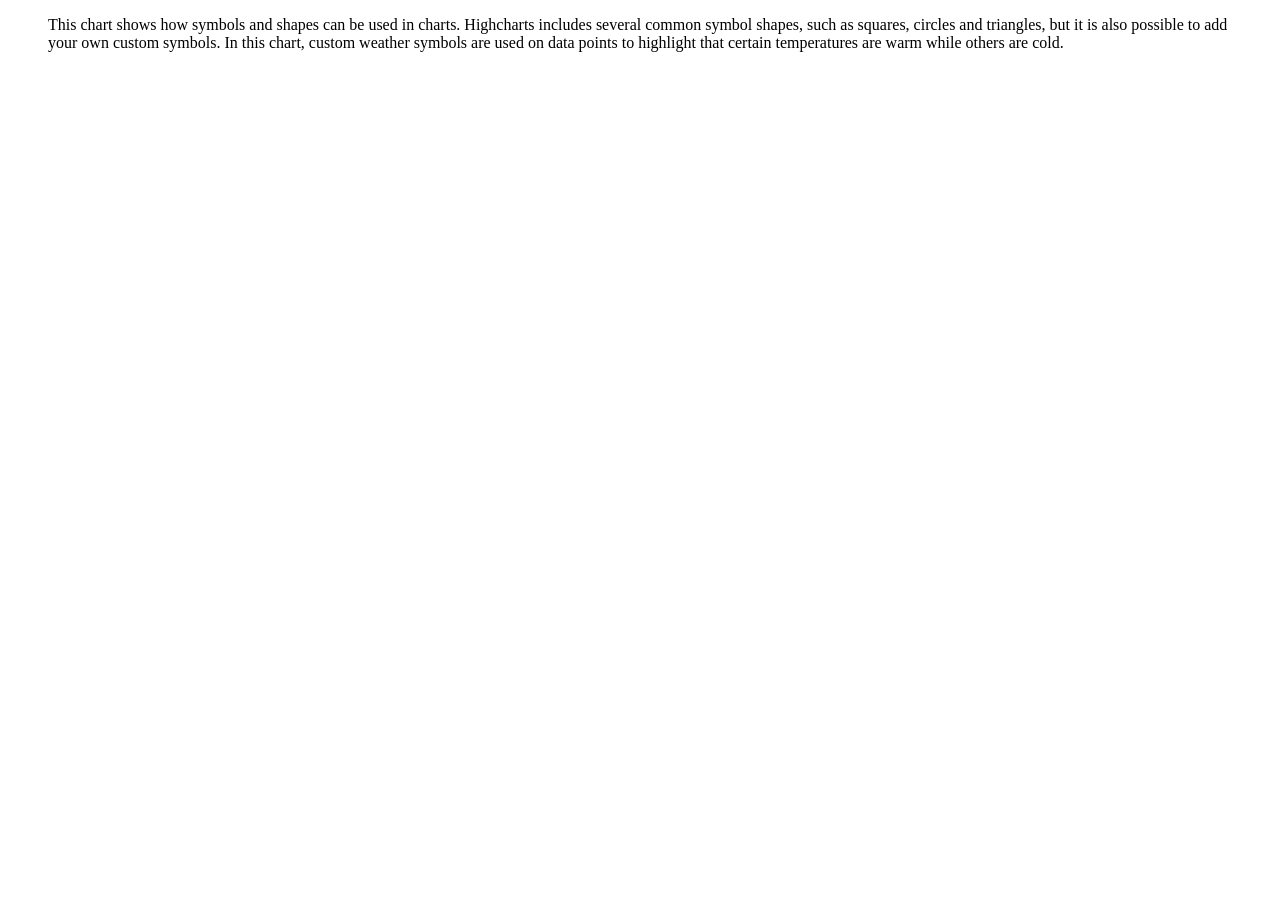
==== index.html @ 098716f5 "Add files via upload" ====
<!DOCTYPE html>
<html lang="en">

  <head>
    <meta charset="UTF-8">
    <title>Monthly Average Temperature</title>
    <link rel="stylesheet" href="./style.css">

  </head>
    
  <body>
  <script src="https://code.highcharts.com/highcharts.js"></script>
<script src="https://code.highcharts.com/modules/series-label.js"></script>
<script src="https://code.highcharts.com/modules/exporting.js"></script>
<script src="https://code.highcharts.com/modules/export-data.js"></script>
<script src="https://code.highcharts.com/modules/accessibility.js"></script>

<figure class="highcharts-figure">
    <div id="container"></div>
    <p class="highcharts-description">
        This chart shows how symbols and shapes can be used in charts.
        Highcharts includes several common symbol shapes, such as squares,
        circles and triangles, but it is also possible to add your own
        custom symbols. In this chart, custom weather symbols are used on
        data points to highlight that certain temperatures are warm while
        others are cold.
    </p>
</figure>
    <script  src="./script.js"></script>

  </body>
  
</html>
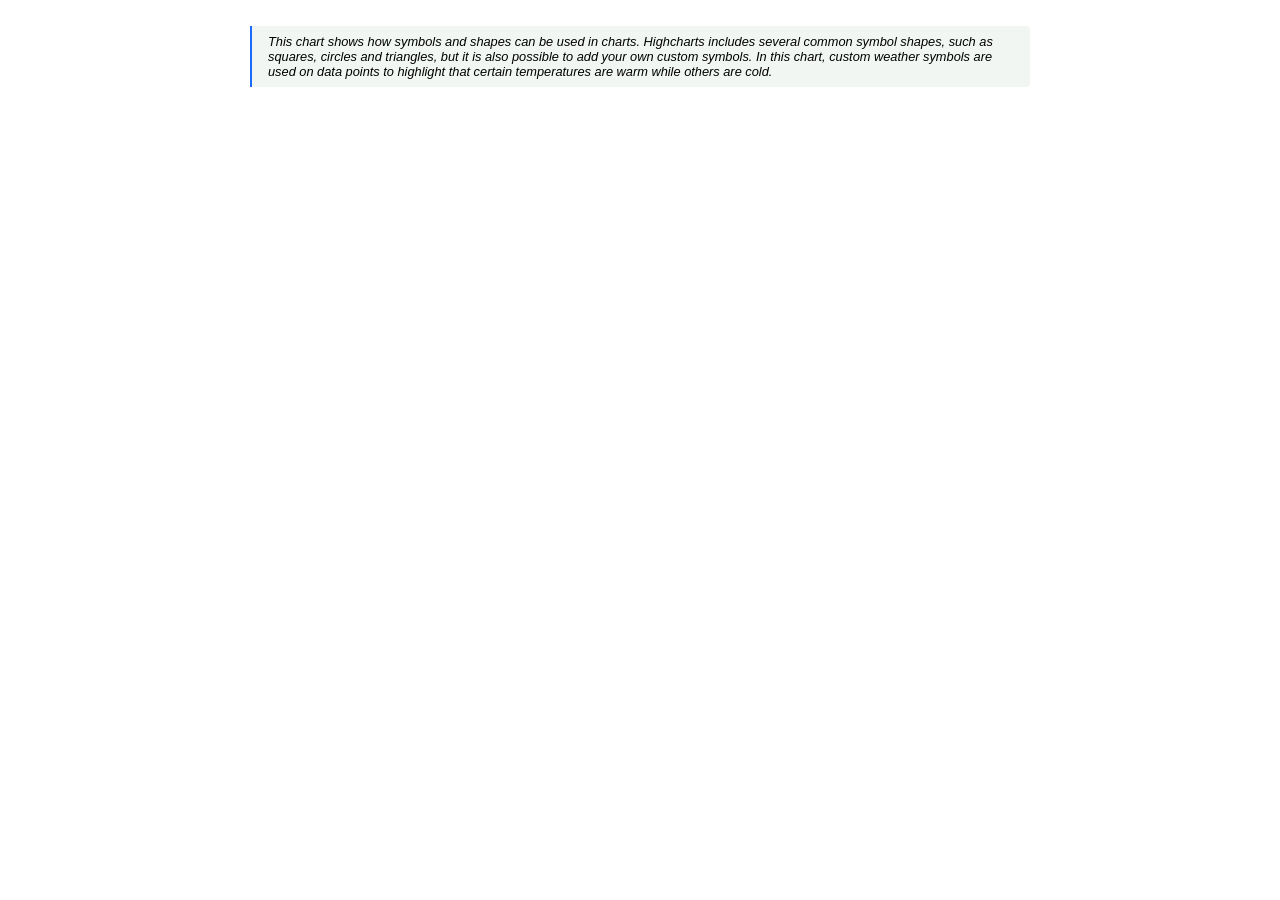
==== commit e19b011c: "Add files via upload" ====
--- a/style.css
+++ b/style.css
@@ -0,0 +1,64 @@
+body {
+    font-family:
+        -apple-system,
+        BlinkMacSystemFont,
+        "Segoe UI",
+        Roboto,
+        Helvetica,
+        Arial,
+        "Apple Color Emoji",
+        "Segoe UI Emoji",
+        "Segoe UI Symbol",
+        sans-serif;
+    background: var(--highcharts-background-color);
+    color: var(--highcharts-neutral-color-100);
+}
+
+.highcharts-figure,
+.highcharts-data-table table {
+    min-width: 310px;
+    max-width: 800px;
+    margin: 1em auto;
+}
+
+.highcharts-data-table table {
+    font-family: Verdana, sans-serif;
+    border-collapse: collapse;
+    border: 1px solid var(--highcharts-neutral-color-10, #e6e6e6);
+    margin: 10px auto;
+    text-align: center;
+    width: 100%;
+    max-width: 500px;
+}
+
+.highcharts-data-table caption {
+    padding: 1em 0;
+    font-size: 1.2em;
+    color: var(--highcharts-neutral-color-60, #666);
+}
+
+.highcharts-data-table th {
+    font-weight: 600;
+    padding: 0.5em;
+}
+
+.highcharts-data-table td,
+.highcharts-data-table th,
+.highcharts-data-table caption {
+    padding: 0.5em;
+}
+
+.highcharts-data-table thead tr,
+.highcharts-data-table tbody tr:nth-child(even) {
+    background: var(--highcharts-neutral-color-3, #f7f7f7);
+}
+
+.highcharts-description {
+    background: light-dark(#f2f6f2, #323232);
+    border-radius: 0 4px 4px 0;
+    border-left: 2px solid light-dark(#1d6aff, #fff);
+    font-size: 0.8rem;
+    font-style: italic;
+    padding: 8px 16px;
+    margin: 2em 10px 1em;
+}
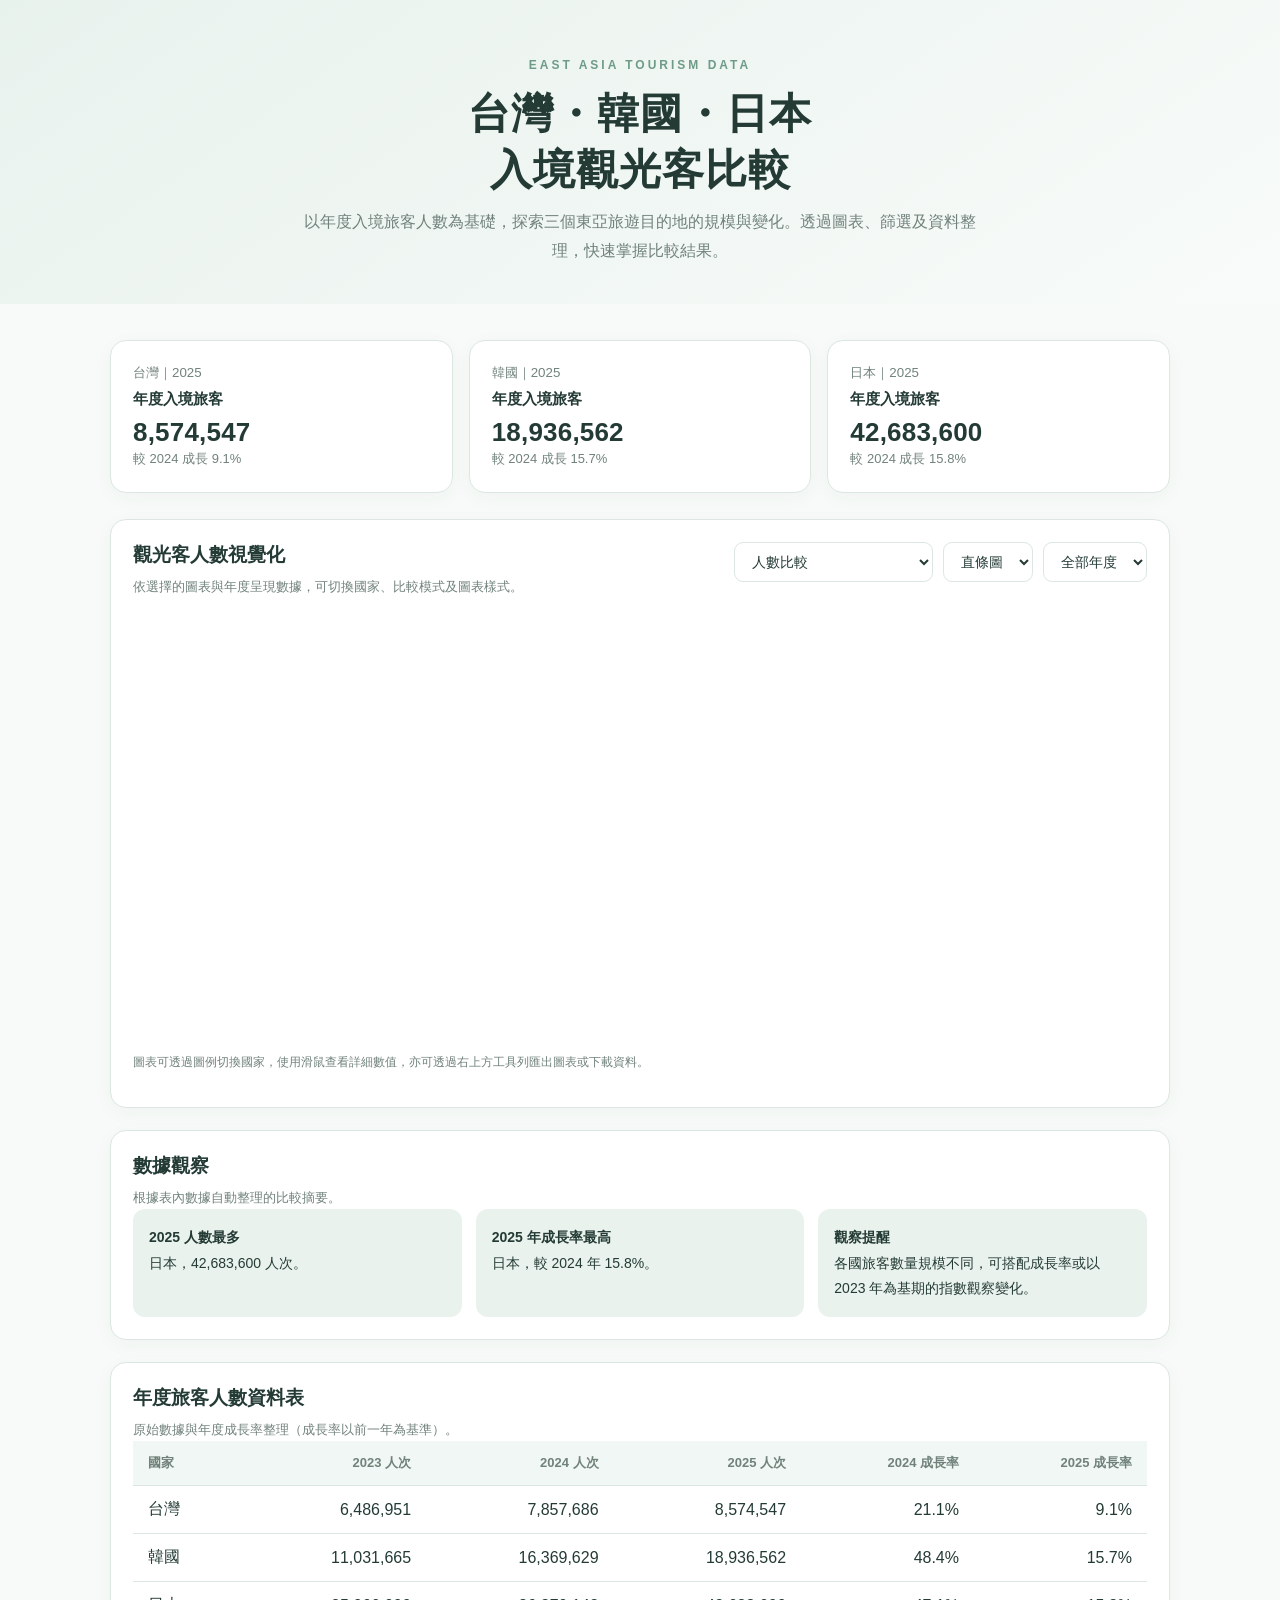
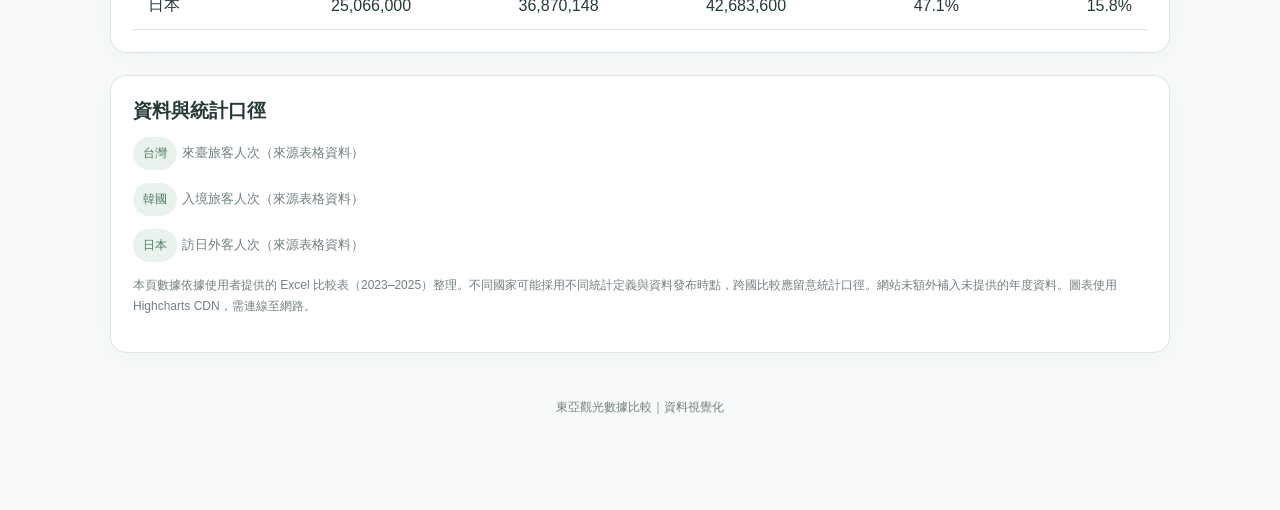
==== commit 362db389: "Add files via upload" ====
--- a/index.html
+++ b/index.html
@@ -1,33 +1,28 @@
 <!DOCTYPE html>
-<html lang="en">
-
-  <head>
-    <meta charset="UTF-8">
-    <title>Monthly Average Temperature</title>
-    <link rel="stylesheet" href="./style.css">
-
-  </head>
-    
-  <body>
-  <script src="https://code.highcharts.com/highcharts.js"></script>
-<script src="https://code.highcharts.com/modules/series-label.js"></script>
+<html lang="zh-Hant">
+<head>
+<meta charset="utf-8"><meta name="viewport" content="width=device-width,initial-scale=1">
+<title>東亞觀光客數比較｜台灣・韓國・日本</title>
+<script src="https://code.highcharts.com/highcharts.js"></script>
 <script src="https://code.highcharts.com/modules/exporting.js"></script>
 <script src="https://code.highcharts.com/modules/export-data.js"></script>
 <script src="https://code.highcharts.com/modules/accessibility.js"></script>
-
-<figure class="highcharts-figure">
-    <div id="container"></div>
-    <p class="highcharts-description">
-        This chart shows how symbols and shapes can be used in charts.
-        Highcharts includes several common symbol shapes, such as squares,
-        circles and triangles, but it is also possible to add your own
-        custom symbols. In this chart, custom weather symbols are used on
-        data points to highlight that certain temperatures are warm while
-        others are cold.
-    </p>
-</figure>
-    <script  src="./script.js"></script>
-
-  </body>
-  
-</html>
+<style>
+:root{--ink:#243b35;--muted:#71827b;--green:#6e9b87;--pale:#eaf2ed;--bg:#f7faf8;--line:#dce7e1;--white:#fff;--accent:#c9dfd3}*{box-sizing:border-box}body{margin:0;background:var(--bg);color:var(--ink);font-family:-apple-system,BlinkMacSystemFont,"Segoe UI",Roboto,"Noto Sans TC",Arial,sans-serif}header{padding:58px 20px 38px;text-align:center;background:linear-gradient(145deg,#e8f2ed,#f8fbf9)}header .eyebrow{font-size:12px;letter-spacing:3px;color:var(--green);font-weight:700}h1{font-size:clamp(27px,4vw,42px);letter-spacing:1px;margin:14px 0 10px;font-weight:650}header p{color:var(--muted);margin:0 auto;max-width:700px;line-height:1.8}.wrap{max-width:1100px;margin:0 auto;padding:24px 20px 70px}.cards{display:grid;grid-template-columns:repeat(3,1fr);gap:16px;margin:12px 0 26px}.card,.panel{background:white;border:1px solid var(--line);border-radius:16px;padding:22px;box-shadow:0 5px 20px rgba(50,90,70,.035)}.card small{color:var(--muted)}.card h2{font-size:15px;margin:8px 0}.num{font-size:26px;font-weight:700;letter-spacing:.2px}.panel{margin-bottom:22px}.panel-head{display:flex;align-items:flex-start;justify-content:space-between;gap:16px;flex-wrap:wrap}.panel h2{font-size:19px;margin:0 0 8px}.sub{font-size:13px;color:var(--muted);line-height:1.7}.controls{display:flex;gap:10px;flex-wrap:wrap;align-items:center}select{border:1px solid var(--line);border-radius:9px;padding:10px 13px;background:#fff;color:var(--ink);font-size:14px;cursor:pointer}#container{height:430px;margin-top:12px}.insights{display:grid;grid-template-columns:repeat(3,1fr);gap:14px}.insight{padding:16px;background:var(--pale);border-radius:12px;line-height:1.8;font-size:14px}.table-wrap{overflow-x:auto}table{width:100%;border-collapse:collapse;min-width:600px}th,td{text-align:right;padding:13px 15px;border-bottom:1px solid var(--line)}th{background:#f1f7f4;color:var(--muted);font-size:13px}th:first-child,td:first-child{text-align:left}tfoot td{font-weight:bold;background:#fafcfb}.note{font-size:12px;color:var(--muted);line-height:1.8}.section-title{margin:32px 0 16px}.section-title h2{font-size:21px;margin:0 0 6px}.tag{display:inline-block;background:var(--pale);color:#4b7964;padding:5px 10px;border-radius:999px;font-size:12px;margin-right:5px}.footer{text-align:center;color:var(--muted);font-size:12px;padding:24px 0}.source-list{line-height:1.9;color:var(--muted);font-size:13px}.source-list a{color:#4e806a}@media(max-width:760px){.cards,.insights{grid-template-columns:1fr}.card{padding:18px}#container{height:370px}header{padding-top:42px}}
+</style></head>
+<body><header><div class="eyebrow">EAST ASIA TOURISM DATA</div><h1>台灣・韓國・日本<br>入境觀光客比較</h1><p>以年度入境旅客人數為基礎，探索三個東亞旅遊目的地的規模與變化。透過圖表、篩選及資料整理，快速掌握比較結果。</p></header>
+<main class="wrap"><div class="cards" id="summaryCards"></div>
+<section class="panel"><div class="panel-head"><div><h2>觀光客人數視覺化</h2><div class="sub">依選擇的圖表與年度呈現數據，可切換國家、比較模式及圖表樣式。</div></div><div class="controls"><select id="chartMode" aria-label="比較模式"><option value="absolute">人數比較</option><option value="indexed">以 2023 為基期（指數）</option><option value="growth">年度成長率</option></select><select id="chartType" aria-label="圖表類型"><option value="column">直條圖</option><option value="bar">橫條圖</option><option value="line">折線圖</option></select><select id="yearPick" aria-label="選擇年度"><option value="all">全部年度</option><option value="2023">2023</option><option value="2024">2024</option><option value="2025">2025</option></select></div></div><div id="container"></div><p class="note">圖表可透過圖例切換國家，使用滑鼠查看詳細數值，亦可透過右上方工具列匯出圖表或下載資料。</p></section>
+<section class="panel"><div class="panel-head"><div><h2>數據觀察</h2><div class="sub">根據表內數據自動整理的比較摘要。</div></div></div><div class="insights" id="insights"></div></section>
+<section class="panel"><div class="panel-head"><div><h2>年度旅客人數資料表</h2><div class="sub">原始數據與年度成長率整理（成長率以前一年為基準）。</div></div></div><div class="table-wrap"><table id="dataTable"></table></div></section>
+<section class="panel"><h2>資料與統計口徑</h2><div class="source-list"><p><span class="tag">台灣</span>來臺旅客人次（來源表格資料）</p><p><span class="tag">韓國</span>入境旅客人次（來源表格資料）</p><p><span class="tag">日本</span>訪日外客人次（來源表格資料）</p><p class="note">本頁數據依據使用者提供的 Excel 比較表（2023–2025）整理。不同國家可能採用不同統計定義與資料發布時點，跨國比較應留意統計口徑。網站未額外補入未提供的年度資料。圖表使用 Highcharts CDN，需連線至網路。</p></div></section><div class="footer">東亞觀光數據比較｜資料視覺化</div></main>
+<script>
+const data={"台灣":[6486951,7857686,8574547],"韓國":[11031665,16369629,18936562],"日本":[25066000,36870148,42683600]},years=[2023,2024,2025],colors={"台灣":"#77a990","韓國":"#d5a47c","日本":"#8da7c4"};
+const fmt=n=>Math.round(n).toLocaleString('zh-TW');const pct=n=>(n*100).toFixed(1)+'%';
+function growth(country,i){return i===0?null:data[country][i]/data[country][i-1]-1}
+function cardBuild(){let y=2;document.getElementById('summaryCards').innerHTML=Object.keys(data).map(c=>`<div class="card"><small>${c}｜2025</small><h2>年度入境旅客</h2><div class="num">${fmt(data[c][y])}</div><div class="sub">${growth(c,y)>=0?'較 2024 成長':'較 2024 減少'} ${pct(Math.abs(growth(c,y)))}</div></div>`).join('')}
+function buildInsights(){let highest=Object.keys(data).sort((a,b)=>data[b][2]-data[a][2])[0];let g=Object.fromEntries(Object.keys(data).map(c=>[c,growth(c,2)]));let fast=Object.keys(g).sort((a,b)=>g[b]-g[a])[0];document.getElementById('insights').innerHTML=`<div class="insight"><b>2025 人數最多</b><br>${highest}，${fmt(data[highest][2])} 人次。</div><div class="insight"><b>2025 年成長率最高</b><br>${fast}，較 2024 年 ${pct(g[fast])}。</div><div class="insight"><b>觀察提醒</b><br>各國旅客數量規模不同，可搭配成長率或以 2023 年為基期的指數觀察變化。</div>`}
+function buildTable(){let html='<thead><tr><th>國家</th>'+years.map(y=>`<th>${y} 人次</th>`).join('')+'<th>2024 成長率</th><th>2025 成長率</th></tr></thead><tbody>';for(let c in data){html+=`<tr><td>${c}</td>${data[c].map(v=>`<td>${fmt(v)}</td>`).join('')}<td>${pct(growth(c,1))}</td><td>${pct(growth(c,2))}</td></tr>`}html+='</tbody>';document.getElementById('dataTable').innerHTML=html}
+function chart(){let mode=document.getElementById('chartMode').value,type=document.getElementById('chartType').value,yr=document.getElementById('yearPick').value;let cats=yr==='all'?years.map(String):[yr],idx=yr==='all'?[0,1,2]:[years.indexOf(Number(yr))];let series=Object.keys(data).map(c=>({name:c,color:colors[c],data:idx.map(i=>{if(mode==='absolute')return data[c][i];if(mode==='indexed')return data[c][i]/data[c][0]*100;if(i===0)return null;return (data[c][i]/data[c][i-1]-1)*100})}));let title=mode==='absolute'?'入境旅客人數':mode==='indexed'?'旅客人數指數（2023 = 100）':'年度成長率（%）';Highcharts.chart('container',{chart:{type:type==='bar'?'bar':type,backgroundColor:'transparent',style:{fontFamily:'-apple-system,BlinkMacSystemFont,Segoe UI,Roboto,Noto Sans TC,sans-serif'}},title:{text:title,style:{color:'#243b35',fontWeight:'600'}},subtitle:{text:yr==='all'?'年度比較':'年度：'+yr},xAxis:{categories:cats,labels:{style:{color:'#71827b'}}},yAxis:{title:{text:mode==='absolute'?'旅客人次':mode==='indexed'?'指數':'成長率（%）'},labels:{formatter:function(){return mode==='absolute'?this.value.toLocaleString():this.value+'%'}}},tooltip:{shared:true,formatter:function(){let s='<b>'+this.x+'</b>';this.points.forEach(p=>{let v=p.y;s+='<br><span style="color:'+p.color+'">●</span> '+p.series.name+': <b>'+ (mode==='absolute'?fmt(v):v.toFixed(1)+(mode==='indexed'?'':'%'))+'</b>'});return s}},plotOptions:{series:{marker:{enabled:type==='line'},dataLabels:{enabled:mode==='absolute'&&yr!=='all',formatter:function(){return fmt(this.y)},style:{fontWeight:'normal',textOutline:'none'}}}},legend:{itemStyle:{color:'#243b35'}},series:series,credits:{enabled:false},exporting:{enabled:true}})}
+cardBuild();buildInsights();buildTable();chart();['chartMode','chartType','yearPick'].forEach(id=>document.getElementById(id).addEventListener('change',chart));
+</script></body></html>
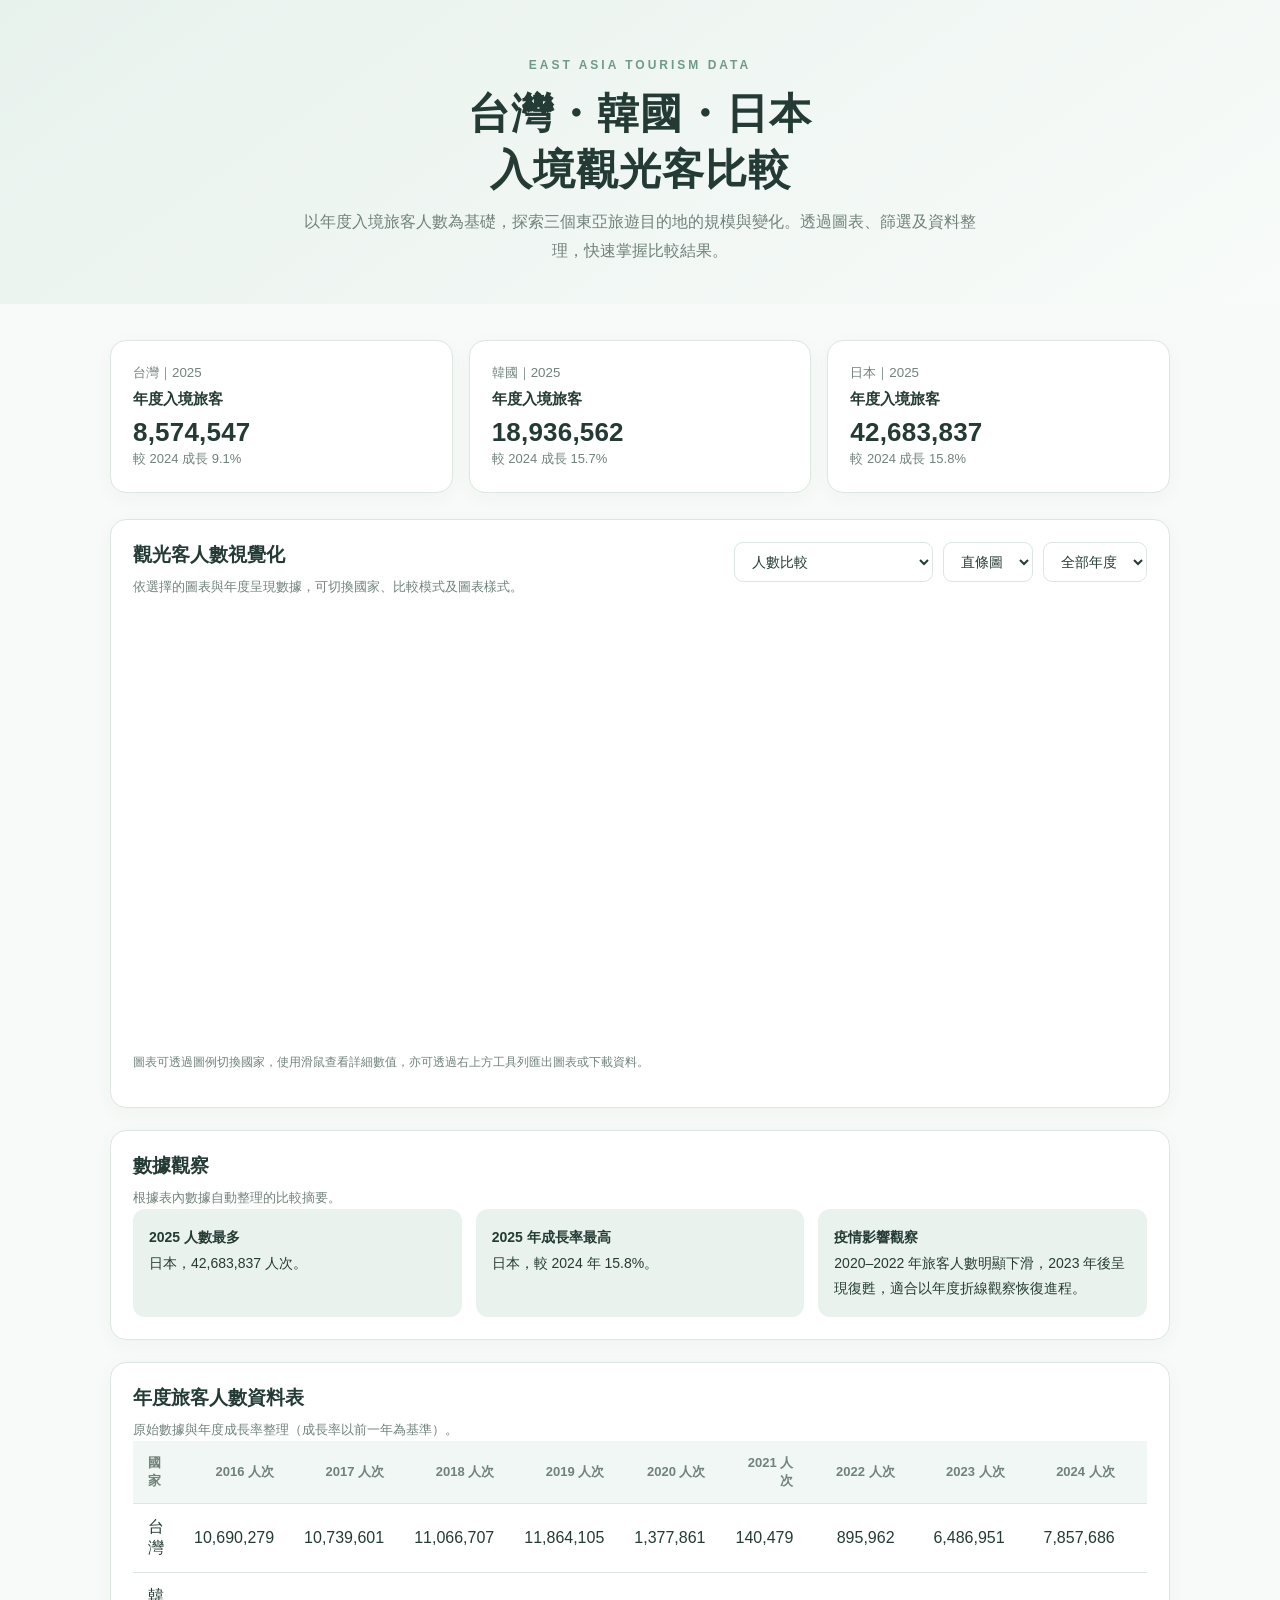
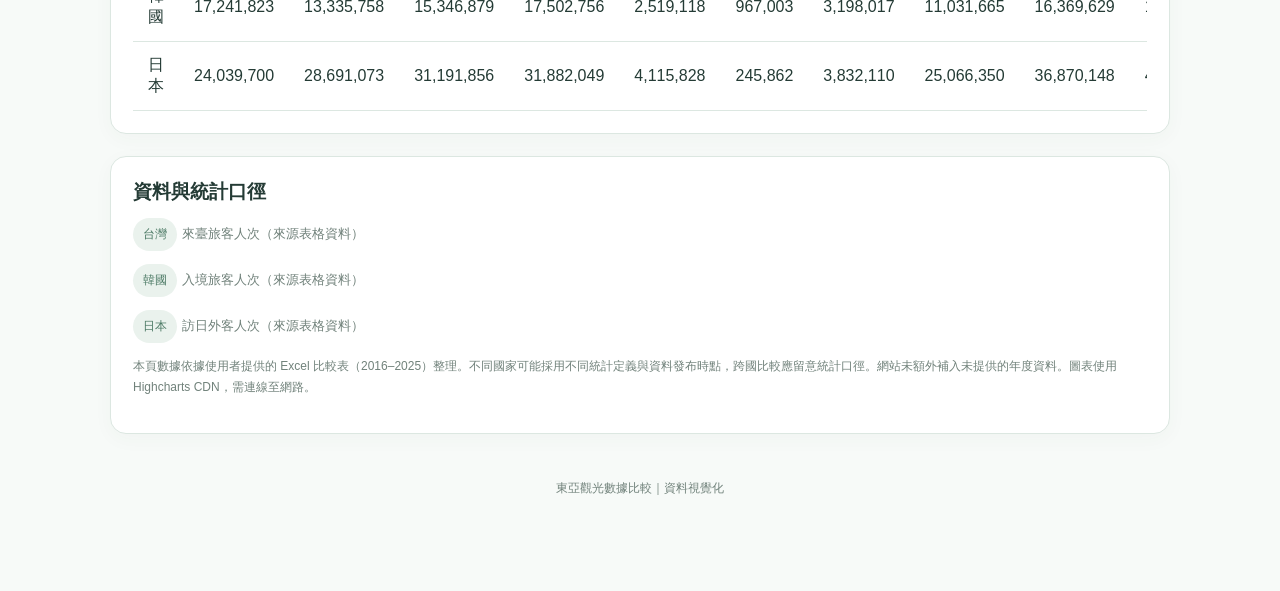
==== commit 43a17a06: "Add files via upload" ====
--- a/index.html
+++ b/index.html
@@ -12,17 +12,17 @@
 </style></head>
 <body><header><div class="eyebrow">EAST ASIA TOURISM DATA</div><h1>台灣・韓國・日本<br>入境觀光客比較</h1><p>以年度入境旅客人數為基礎，探索三個東亞旅遊目的地的規模與變化。透過圖表、篩選及資料整理，快速掌握比較結果。</p></header>
 <main class="wrap"><div class="cards" id="summaryCards"></div>
-<section class="panel"><div class="panel-head"><div><h2>觀光客人數視覺化</h2><div class="sub">依選擇的圖表與年度呈現數據，可切換國家、比較模式及圖表樣式。</div></div><div class="controls"><select id="chartMode" aria-label="比較模式"><option value="absolute">人數比較</option><option value="indexed">以 2023 為基期（指數）</option><option value="growth">年度成長率</option></select><select id="chartType" aria-label="圖表類型"><option value="column">直條圖</option><option value="bar">橫條圖</option><option value="line">折線圖</option></select><select id="yearPick" aria-label="選擇年度"><option value="all">全部年度</option><option value="2023">2023</option><option value="2024">2024</option><option value="2025">2025</option></select></div></div><div id="container"></div><p class="note">圖表可透過圖例切換國家，使用滑鼠查看詳細數值，亦可透過右上方工具列匯出圖表或下載資料。</p></section>
+<section class="panel"><div class="panel-head"><div><h2>觀光客人數視覺化</h2><div class="sub">依選擇的圖表與年度呈現數據，可切換國家、比較模式及圖表樣式。</div></div><div class="controls"><select id="chartMode" aria-label="比較模式"><option value="absolute">人數比較</option><option value="indexed">以 2016 為基期（指數）</option><option value="growth">年度成長率</option></select><select id="chartType" aria-label="圖表類型"><option value="column">直條圖</option><option value="bar">橫條圖</option><option value="line">折線圖</option></select><select id="yearPick" aria-label="選擇年度"><option value="all">全部年度</option><option value="2016">2016</option><option value="2017">2017</option><option value="2018">2018</option><option value="2019">2019</option><option value="2020">2020</option><option value="2021">2021</option><option value="2022">2022</option><option value="2023">2023</option><option value="2024">2024</option><option value="2025">2025</option></select></div></div><div id="container"></div><p class="note">圖表可透過圖例切換國家，使用滑鼠查看詳細數值，亦可透過右上方工具列匯出圖表或下載資料。</p></section>
 <section class="panel"><div class="panel-head"><div><h2>數據觀察</h2><div class="sub">根據表內數據自動整理的比較摘要。</div></div></div><div class="insights" id="insights"></div></section>
 <section class="panel"><div class="panel-head"><div><h2>年度旅客人數資料表</h2><div class="sub">原始數據與年度成長率整理（成長率以前一年為基準）。</div></div></div><div class="table-wrap"><table id="dataTable"></table></div></section>
-<section class="panel"><h2>資料與統計口徑</h2><div class="source-list"><p><span class="tag">台灣</span>來臺旅客人次（來源表格資料）</p><p><span class="tag">韓國</span>入境旅客人次（來源表格資料）</p><p><span class="tag">日本</span>訪日外客人次（來源表格資料）</p><p class="note">本頁數據依據使用者提供的 Excel 比較表（2023–2025）整理。不同國家可能採用不同統計定義與資料發布時點，跨國比較應留意統計口徑。網站未額外補入未提供的年度資料。圖表使用 Highcharts CDN，需連線至網路。</p></div></section><div class="footer">東亞觀光數據比較｜資料視覺化</div></main>
+<section class="panel"><h2>資料與統計口徑</h2><div class="source-list"><p><span class="tag">台灣</span>來臺旅客人次（來源表格資料）</p><p><span class="tag">韓國</span>入境旅客人次（來源表格資料）</p><p><span class="tag">日本</span>訪日外客人次（來源表格資料）</p><p class="note">本頁數據依據使用者提供的 Excel 比較表（2016–2025）整理。不同國家可能採用不同統計定義與資料發布時點，跨國比較應留意統計口徑。網站未額外補入未提供的年度資料。圖表使用 Highcharts CDN，需連線至網路。</p></div></section><div class="footer">東亞觀光數據比較｜資料視覺化</div></main>
 <script>
-const data={"台灣":[6486951,7857686,8574547],"韓國":[11031665,16369629,18936562],"日本":[25066000,36870148,42683600]},years=[2023,2024,2025],colors={"台灣":"#77a990","韓國":"#d5a47c","日本":"#8da7c4"};
+const data={"台灣":[10690279,10739601,11066707,11864105,1377861,140479,895962,6486951,7857686,8574547],"韓國":[17241823,13335758,15346879,17502756,2519118,967003,3198017,11031665,16369629,18936562],"日本":[24039700,28691073,31191856,31882049,4115828,245862,3832110,25066350,36870148,42683837]},years=[2016,2017,2018,2019,2020,2021,2022,2023,2024,2025],colors={"台灣":"#77a990","韓國":"#d5a47c","日本":"#8da7c4"};
 const fmt=n=>Math.round(n).toLocaleString('zh-TW');const pct=n=>(n*100).toFixed(1)+'%';
 function growth(country,i){return i===0?null:data[country][i]/data[country][i-1]-1}
-function cardBuild(){let y=2;document.getElementById('summaryCards').innerHTML=Object.keys(data).map(c=>`<div class="card"><small>${c}｜2025</small><h2>年度入境旅客</h2><div class="num">${fmt(data[c][y])}</div><div class="sub">${growth(c,y)>=0?'較 2024 成長':'較 2024 減少'} ${pct(Math.abs(growth(c,y)))}</div></div>`).join('')}
-function buildInsights(){let highest=Object.keys(data).sort((a,b)=>data[b][2]-data[a][2])[0];let g=Object.fromEntries(Object.keys(data).map(c=>[c,growth(c,2)]));let fast=Object.keys(g).sort((a,b)=>g[b]-g[a])[0];document.getElementById('insights').innerHTML=`<div class="insight"><b>2025 人數最多</b><br>${highest}，${fmt(data[highest][2])} 人次。</div><div class="insight"><b>2025 年成長率最高</b><br>${fast}，較 2024 年 ${pct(g[fast])}。</div><div class="insight"><b>觀察提醒</b><br>各國旅客數量規模不同，可搭配成長率或以 2023 年為基期的指數觀察變化。</div>`}
-function buildTable(){let html='<thead><tr><th>國家</th>'+years.map(y=>`<th>${y} 人次</th>`).join('')+'<th>2024 成長率</th><th>2025 成長率</th></tr></thead><tbody>';for(let c in data){html+=`<tr><td>${c}</td>${data[c].map(v=>`<td>${fmt(v)}</td>`).join('')}<td>${pct(growth(c,1))}</td><td>${pct(growth(c,2))}</td></tr>`}html+='</tbody>';document.getElementById('dataTable').innerHTML=html}
-function chart(){let mode=document.getElementById('chartMode').value,type=document.getElementById('chartType').value,yr=document.getElementById('yearPick').value;let cats=yr==='all'?years.map(String):[yr],idx=yr==='all'?[0,1,2]:[years.indexOf(Number(yr))];let series=Object.keys(data).map(c=>({name:c,color:colors[c],data:idx.map(i=>{if(mode==='absolute')return data[c][i];if(mode==='indexed')return data[c][i]/data[c][0]*100;if(i===0)return null;return (data[c][i]/data[c][i-1]-1)*100})}));let title=mode==='absolute'?'入境旅客人數':mode==='indexed'?'旅客人數指數（2023 = 100）':'年度成長率（%）';Highcharts.chart('container',{chart:{type:type==='bar'?'bar':type,backgroundColor:'transparent',style:{fontFamily:'-apple-system,BlinkMacSystemFont,Segoe UI,Roboto,Noto Sans TC,sans-serif'}},title:{text:title,style:{color:'#243b35',fontWeight:'600'}},subtitle:{text:yr==='all'?'年度比較':'年度：'+yr},xAxis:{categories:cats,labels:{style:{color:'#71827b'}}},yAxis:{title:{text:mode==='absolute'?'旅客人次':mode==='indexed'?'指數':'成長率（%）'},labels:{formatter:function(){return mode==='absolute'?this.value.toLocaleString():this.value+'%'}}},tooltip:{shared:true,formatter:function(){let s='<b>'+this.x+'</b>';this.points.forEach(p=>{let v=p.y;s+='<br><span style="color:'+p.color+'">●</span> '+p.series.name+': <b>'+ (mode==='absolute'?fmt(v):v.toFixed(1)+(mode==='indexed'?'':'%'))+'</b>'});return s}},plotOptions:{series:{marker:{enabled:type==='line'},dataLabels:{enabled:mode==='absolute'&&yr!=='all',formatter:function(){return fmt(this.y)},style:{fontWeight:'normal',textOutline:'none'}}}},legend:{itemStyle:{color:'#243b35'}},series:series,credits:{enabled:false},exporting:{enabled:true}})}
+function cardBuild(){let y=years.length-1;document.getElementById('summaryCards').innerHTML=Object.keys(data).map(c=>`<div class="card"><small>${c}｜2025</small><h2>年度入境旅客</h2><div class="num">${fmt(data[c][y])}</div><div class="sub">較 2024 ${growth(c,y)>=0?'成長':'減少'} ${pct(Math.abs(growth(c,y)))}</div></div>`).join('')}
+function buildInsights(){let highest=Object.keys(data).sort((a,b)=>data[b][9]-data[a][9])[0];let g=Object.fromEntries(Object.keys(data).map(c=>[c,growth(c,9)]));let fast=Object.keys(g).sort((a,b)=>g[b]-g[a])[0];let low=years.indexOf(2021);document.getElementById('insights').innerHTML=`<div class="insight"><b>2025 人數最多</b><br>${highest}，${fmt(data[highest][9])} 人次。</div><div class="insight"><b>2025 年成長率最高</b><br>${fast}，較 2024 年 ${pct(g[fast])}。</div><div class="insight"><b>疫情影響觀察</b><br>2020–2022 年旅客人數明顯下滑，2023 年後呈現復甦，適合以年度折線觀察恢復進程。</div>`}
+function buildTable(){let html='<thead><tr><th>國家</th>'+years.map(y=>`<th>${y} 人次</th>`).join('')+'</tr></thead><tbody>';for(let c in data){html+=`<tr><td>${c}</td>${data[c].map(v=>`<td>${fmt(v)}</td>`).join('')}</tr>`}html+='</tbody>';document.getElementById('dataTable').innerHTML=html}
+function chart(){let mode=document.getElementById('chartMode').value,type=document.getElementById('chartType').value,yr=document.getElementById('yearPick').value;let cats=yr==='all'?years.map(String):[yr],idx=yr==='all'?years.map((_,i)=>i):[years.indexOf(Number(yr))];let series=Object.keys(data).map(c=>({name:c,color:colors[c],data:idx.map(i=>{if(mode==='absolute')return data[c][i];if(mode==='indexed')return data[c][i]/data[c][0]*100;if(i===0)return null;return (data[c][i]/data[c][i-1]-1)*100})}));let title=mode==='absolute'?'入境旅客人數':mode==='indexed'?'旅客人數指數（2016 = 100）':'年度成長率（%）';Highcharts.chart('container',{chart:{type:type==='bar'?'bar':type,backgroundColor:'transparent',style:{fontFamily:'-apple-system,BlinkMacSystemFont,Segoe UI,Roboto,Noto Sans TC,sans-serif'}},title:{text:title,style:{color:'#243b35',fontWeight:'600'}},subtitle:{text:yr==='all'?'2016–2025 年度比較':'年度：'+yr},xAxis:{categories:cats,labels:{style:{color:'#71827b'}}},yAxis:{title:{text:mode==='absolute'?'旅客人次':mode==='indexed'?'指數':'成長率（%）'},labels:{formatter:function(){return mode==='absolute'?this.value.toLocaleString():this.value+'%'}},},tooltip:{shared:true,formatter:function(){let s='<b>'+this.x+'</b>';this.points.forEach(p=>{let v=p.y;s+='<br><span style="color:'+p.color+'">●</span> '+p.series.name+': <b>'+ (mode==='absolute'?fmt(v):v.toFixed(1)+(mode==='indexed'?'':'%'))+'</b>'});return s}},plotOptions:{series:{marker:{enabled:type==='line'},dataLabels:{enabled:mode==='absolute'&&yr!=='all',formatter:function(){return fmt(this.y)},style:{fontWeight:'normal',textOutline:'none'}}}},legend:{itemStyle:{color:'#243b35'}},series:series,credits:{enabled:false},exporting:{enabled:true}})}
 cardBuild();buildInsights();buildTable();chart();['chartMode','chartType','yearPick'].forEach(id=>document.getElementById(id).addEventListener('change',chart));
 </script></body></html>
